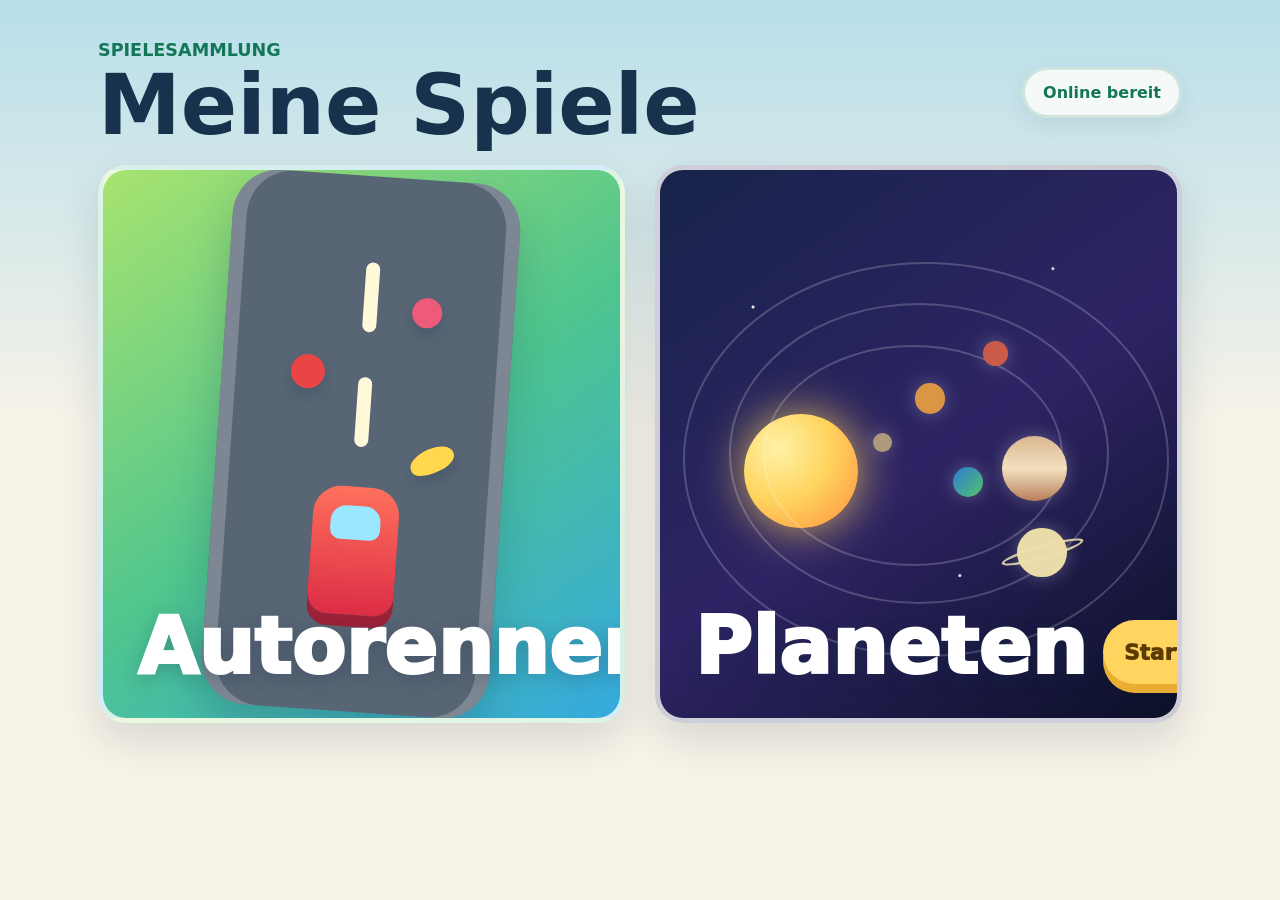
==== index.html @ 9e2c20ad "Add files via upload" ====
<!doctype html>
<html lang="de">
  <head>
    <meta charset="utf-8">
    <meta name="viewport" content="width=device-width, initial-scale=1, viewport-fit=cover">
    <meta name="theme-color" content="#33a474">
    <meta name="description" content="Eine private, werbefreie Spielesammlung fuer Kinder.">
    <meta name="apple-mobile-web-app-capable" content="yes">
    <meta name="apple-mobile-web-app-title" content="Meine Spiele">
    <meta name="apple-mobile-web-app-status-bar-style" content="default">
    <title>Meine Spiele</title>
    <link rel="manifest" href="./manifest.webmanifest">
    <link rel="apple-touch-icon" href="./assets/icons/apple-touch-icon.png">
    <link rel="icon" href="./assets/icons/icon.svg" type="image/svg+xml">
    <link rel="stylesheet" href="./css/style.css">
    <script type="module" src="./js/app.js"></script>
  </head>
  <body>
    <main class="app-shell" aria-labelledby="page-title">
      <header class="home-header">
        <div>
          <p class="eyebrow">Spielesammlung</p>
          <h1 id="page-title">Meine Spiele</h1>
        </div>
        <div class="status-pill" id="install-status" aria-live="polite">Bereit</div>
      </header>

      <section class="game-grid" aria-label="Verfuegbare Spiele">
        <a class="game-tile racing-tile" href="./games/autorennen/" aria-label="Autorennen starten">
          <span class="tile-art" aria-hidden="true">
            <span class="road">
              <span class="road-line"></span>
              <span class="car-shape"></span>
              <span class="fruit-dot apple"></span>
              <span class="fruit-dot banana"></span>
              <span class="fruit-dot berry"></span>
            </span>
          </span>
          <span class="tile-label">
            <span class="tile-title">Autorennen</span>
            <span class="tile-action">Start</span>
          </span>
        </a>
        <a class="game-tile planets-tile" href="./games/planetennamen/" aria-label="Planetennamen starten">
          <span class="tile-art planet-tile-art" aria-hidden="true">
            <span class="mini-solar-system">
              <span class="mini-sun"></span>
              <span class="mini-orbit orbit-one"></span>
              <span class="mini-orbit orbit-two"></span>
              <span class="mini-orbit orbit-three"></span>
              <span class="mini-planet mercury"></span>
              <span class="mini-planet venus"></span>
              <span class="mini-planet earth"></span>
              <span class="mini-planet mars"></span>
              <span class="mini-planet jupiter"></span>
              <span class="mini-planet saturn"></span>
            </span>
          </span>
          <span class="tile-label">
            <span class="tile-title">Planeten</span>
            <span class="tile-action">Start</span>
          </span>
        </a>
      </section>
    </main>
  </body>
</html>
---- css/style.css ----
:root {
  color-scheme: light;
  --bg: #f8f3e8;
  --ink: #17324d;
  --muted: #55708a;
  --green: #33a474;
  --green-dark: #127657;
  --sun: #ffd45f;
  --sky: #71c9ed;
  --berry: #f05a79;
  --panel: #fffefa;
  --shadow: 0 18px 40px rgba(23, 50, 77, 0.14);
  --radius: 28px;
  font-family: ui-rounded, "SF Pro Rounded", "Avenir Next", system-ui, -apple-system, BlinkMacSystemFont, "Segoe UI", sans-serif;
}

* {
  box-sizing: border-box;
}

html,
body {
  min-height: 100%;
  margin: 0;
}

body {
  min-height: 100svh;
  overflow: hidden;
  background:
    linear-gradient(180deg, rgba(113, 201, 237, 0.48), rgba(248, 243, 232, 0.96) 48%),
    var(--bg);
  color: var(--ink);
  -webkit-tap-highlight-color: transparent;
  user-select: none;
}

a {
  color: inherit;
  text-decoration: none;
}

.app-shell {
  width: min(1120px, 100%);
  min-height: 100svh;
  margin: 0 auto;
  padding:
    max(22px, env(safe-area-inset-top))
    max(18px, env(safe-area-inset-right))
    max(24px, env(safe-area-inset-bottom))
    max(18px, env(safe-area-inset-left));
  display: flex;
  flex-direction: column;
  gap: clamp(18px, 4vw, 38px);
}

.home-header {
  display: flex;
  align-items: center;
  justify-content: space-between;
  gap: 16px;
  padding-top: clamp(4px, 2vw, 18px);
}

.eyebrow {
  margin: 0 0 6px;
  color: var(--green-dark);
  font-size: clamp(0.9rem, 2vw, 1.1rem);
  font-weight: 800;
  letter-spacing: 0;
  text-transform: uppercase;
}

h1 {
  margin: 0;
  font-size: clamp(2.4rem, 8vw, 5.2rem);
  line-height: 0.95;
}

.status-pill {
  flex: 0 0 auto;
  min-height: 48px;
  padding: 13px 18px;
  border: 3px solid rgba(18, 118, 87, 0.16);
  border-radius: 999px;
  background: rgba(255, 254, 250, 0.82);
  color: var(--green-dark);
  font-weight: 900;
  box-shadow: 0 8px 22px rgba(23, 50, 77, 0.08);
}

.game-grid {
  flex: 1;
  display: grid;
  grid-template-columns: repeat(auto-fit, minmax(min(100%, 260px), 1fr));
  align-content: start;
  gap: clamp(18px, 3vw, 30px);
}

.game-tile {
  position: relative;
  min-height: min(58svh, 460px);
  border: 5px solid rgba(255, 255, 255, 0.78);
  border-radius: var(--radius);
  overflow: hidden;
  background: linear-gradient(145deg, #a8e36f, #4ec58e 52%, #35a9df);
  box-shadow: var(--shadow);
  outline: none;
  transform: translateZ(0);
  touch-action: manipulation;
}

.planets-tile {
  background:
    radial-gradient(circle at 18% 25%, rgba(255, 255, 255, 0.9) 0 1px, transparent 2px),
    radial-gradient(circle at 76% 18%, rgba(255, 255, 255, 0.8) 0 1px, transparent 2px),
    radial-gradient(circle at 58% 74%, rgba(255, 255, 255, 0.85) 0 1px, transparent 2px),
    linear-gradient(145deg, #17234a, #2e2465 52%, #0b1027);
}

.game-tile:focus-visible,
.game-tile:hover {
  border-color: var(--sun);
  box-shadow: 0 22px 52px rgba(23, 50, 77, 0.2);
}

.tile-art {
  position: absolute;
  inset: 0;
  display: grid;
  place-items: center;
  padding: 26px;
}

.planet-tile-art {
  overflow: hidden;
}

.mini-solar-system {
  position: relative;
  width: min(88%, 380px);
  aspect-ratio: 1;
}

.mini-sun {
  position: absolute;
  left: 4%;
  top: 42%;
  width: 30%;
  aspect-ratio: 1;
  border-radius: 50%;
  background: radial-gradient(circle at 30% 30%, #fff2a6, #ffd45f 46%, #ff8f3d);
  box-shadow: 0 0 46px rgba(255, 212, 95, 0.82);
}

.mini-orbit {
  position: absolute;
  border: 2px solid rgba(255, 255, 255, 0.2);
  border-radius: 50%;
}

.orbit-one {
  inset: 24% 12% 18% 9%;
}

.orbit-two {
  inset: 13% 0 8% 0;
}

.orbit-three {
  inset: 2% -16% -6% -12%;
}

.mini-planet {
  position: absolute;
  display: block;
  border-radius: 50%;
  box-shadow: 0 0 18px rgba(255, 255, 255, 0.26);
}

.mini-planet.mercury {
  left: 38%;
  top: 47%;
  width: 5%;
  aspect-ratio: 1;
  background: #ad9a7b;
}

.mini-planet.venus {
  left: 49%;
  top: 34%;
  width: 8%;
  aspect-ratio: 1;
  background: #d99645;
}

.mini-planet.earth {
  left: 59%;
  top: 56%;
  width: 8%;
  aspect-ratio: 1;
  background: linear-gradient(135deg, #2b79d3, #55c46d);
}

.mini-planet.mars {
  left: 67%;
  top: 23%;
  width: 6.5%;
  aspect-ratio: 1;
  background: #c95b48;
}

.mini-planet.jupiter {
  left: 72%;
  top: 48%;
  width: 17%;
  aspect-ratio: 1;
  background: linear-gradient(180deg, #d8b68e, #f3e0bf, #b87f5b);
}

.mini-planet.saturn {
  left: 76%;
  top: 72%;
  width: 13%;
  aspect-ratio: 1;
  background: #eadca8;
}

.mini-planet.saturn::before {
  content: "";
  position: absolute;
  inset: 36% -36%;
  border: 3px solid rgba(237, 224, 173, 0.86);
  border-radius: 50%;
  transform: rotate(-16deg);
}

.road {
  position: relative;
  width: min(62%, 340px);
  height: 108%;
  border-radius: 46px;
  background: #586574;
  box-shadow:
    inset 14px 0 0 rgba(255, 255, 255, 0.22),
    inset -14px 0 0 rgba(255, 255, 255, 0.22),
    0 22px 40px rgba(23, 50, 77, 0.22);
  transform: rotate(4deg);
}

.road-line,
.road-line::before,
.road-line::after {
  position: absolute;
  left: 50%;
  width: 14px;
  height: 70px;
  border-radius: 999px;
  background: #fff9d9;
  transform: translateX(-50%);
}

.road-line {
  top: 16%;
}

.road-line::before,
.road-line::after {
  content: "";
}

.road-line::before {
  top: 115px;
}

.road-line::after {
  top: 230px;
}

.car-shape {
  position: absolute;
  left: 50%;
  bottom: 18%;
  width: 86px;
  height: 128px;
  border-radius: 28px 28px 20px 20px;
  background: linear-gradient(180deg, #ff705d, #dc2d45);
  transform: translateX(-50%);
  box-shadow: 0 12px 0 #9b2238;
}

.car-shape::before {
  content: "";
  position: absolute;
  top: 19px;
  left: 18px;
  right: 18px;
  height: 34px;
  border-radius: 16px 16px 10px 10px;
  background: #9be7ff;
}

.fruit-dot {
  position: absolute;
  display: block;
  border-radius: 50%;
  box-shadow: 0 8px 12px rgba(23, 50, 77, 0.18);
}

.fruit-dot.apple {
  left: 24%;
  top: 34%;
  width: 34px;
  height: 34px;
  background: #eb4444;
}

.fruit-dot.banana {
  right: 17%;
  top: 50%;
  width: 46px;
  height: 24px;
  border-radius: 50% 50% 44% 44%;
  background: #ffd84d;
  transform: rotate(-28deg);
}

.fruit-dot.berry {
  right: 25%;
  top: 22%;
  width: 30px;
  height: 30px;
  background: var(--berry);
}

.tile-label {
  position: absolute;
  left: clamp(18px, 4vw, 34px);
  right: clamp(18px, 4vw, 34px);
  bottom: clamp(18px, 4vw, 34px);
  display: flex;
  align-items: end;
  justify-content: space-between;
  gap: 16px;
}

.tile-title {
  color: white;
  font-size: clamp(2.2rem, 7vw, 4.9rem);
  font-weight: 1000;
  line-height: 0.95;
  text-shadow: 0 5px 18px rgba(23, 50, 77, 0.26);
}

.tile-action {
  min-width: 104px;
  min-height: 64px;
  display: inline-grid;
  place-items: center;
  border-radius: 999px;
  background: var(--sun);
  color: #5b3b00;
  font-size: 1.35rem;
  font-weight: 1000;
  box-shadow: 0 9px 0 #e8ad32;
}

@media (orientation: landscape) {
  .app-shell {
    gap: 20px;
  }

  .game-tile {
    min-height: 62svh;
  }
}

@media (max-width: 560px) {
  .home-header {
    align-items: flex-start;
    flex-direction: column;
  }

  .status-pill {
    min-height: 42px;
    padding: 10px 14px;
  }

  .game-tile {
    min-height: 58svh;
  }

  .tile-label {
    align-items: flex-start;
    flex-direction: column;
  }
}
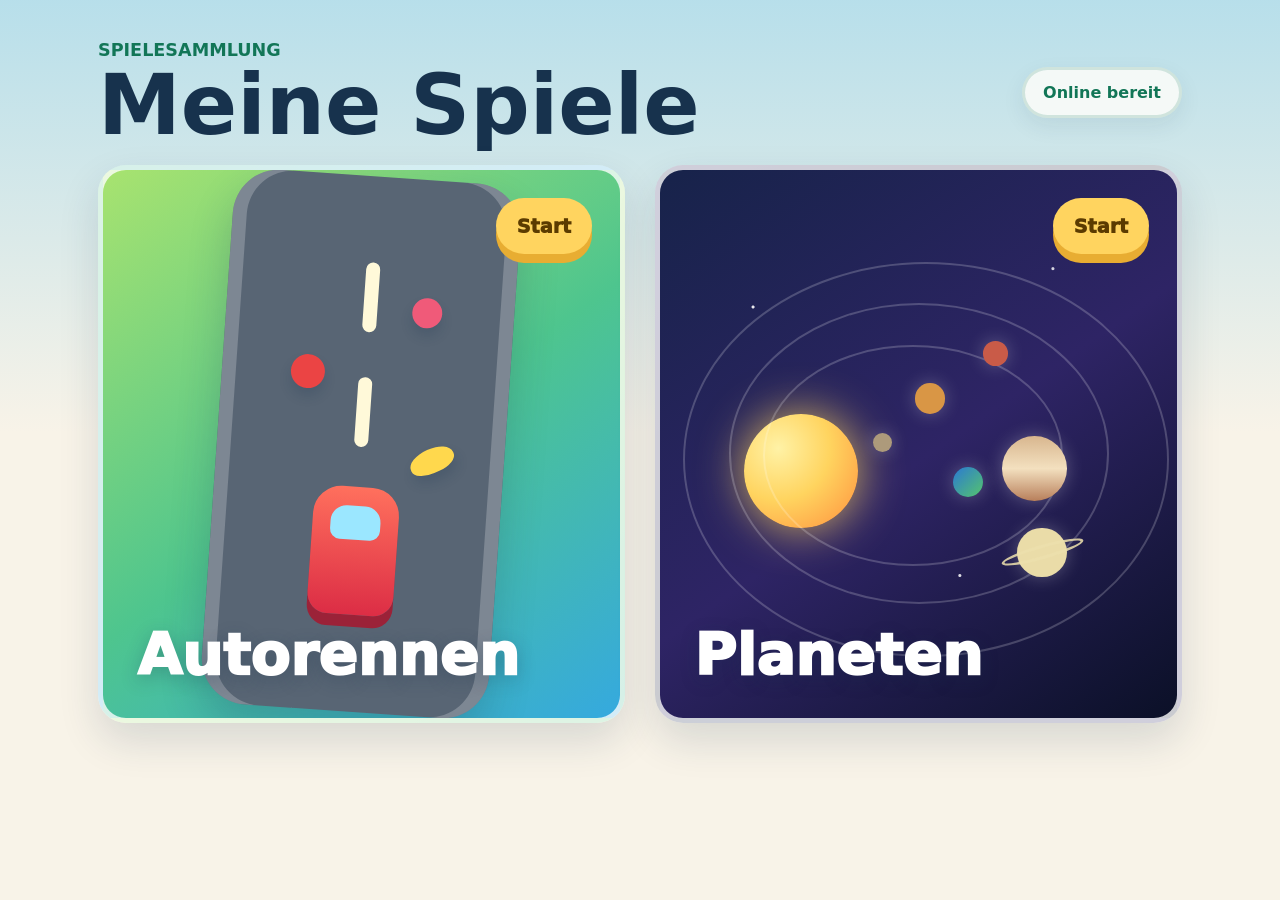
==== commit 66d60938: "Add files via upload" ====
--- a/index.html
+++ b/index.html
@@ -4,7 +4,7 @@
     <meta charset="utf-8">
     <meta name="viewport" content="width=device-width, initial-scale=1, viewport-fit=cover">
     <meta name="theme-color" content="#33a474">
-    <meta name="description" content="Eine private, werbefreie Spielesammlung fuer Kinder.">
+    <meta name="description" content="Eine private, werbefreie Spielesammlung für Kinder.">
     <meta name="apple-mobile-web-app-capable" content="yes">
     <meta name="apple-mobile-web-app-title" content="Meine Spiele">
     <meta name="apple-mobile-web-app-status-bar-style" content="default">
@@ -25,7 +25,7 @@
         <div class="status-pill" id="install-status" aria-live="polite">Bereit</div>
       </header>
 
-      <section class="game-grid" aria-label="Verfuegbare Spiele">
+      <section class="game-grid" aria-label="Verfügbare Spiele">
         <a class="game-tile racing-tile" href="./games/autorennen/" aria-label="Autorennen starten">
           <span class="tile-art" aria-hidden="true">
             <span class="road">
@@ -36,9 +36,9 @@
               <span class="fruit-dot berry"></span>
             </span>
           </span>
+          <span class="tile-badge" aria-hidden="true">Start</span>
           <span class="tile-label">
             <span class="tile-title">Autorennen</span>
-            <span class="tile-action">Start</span>
           </span>
         </a>
         <a class="game-tile planets-tile" href="./games/planetennamen/" aria-label="Planetennamen starten">
@@ -56,9 +56,9 @@
               <span class="mini-planet saturn"></span>
             </span>
           </span>
+          <span class="tile-badge" aria-hidden="true">Start</span>
           <span class="tile-label">
             <span class="tile-title">Planeten</span>
-            <span class="tile-action">Start</span>
           </span>
         </a>
       </section>
--- a/css/style.css
+++ b/css/style.css
@@ -338,29 +338,32 @@
   left: clamp(18px, 4vw, 34px);
   right: clamp(18px, 4vw, 34px);
   bottom: clamp(18px, 4vw, 34px);
-  display: flex;
-  align-items: end;
-  justify-content: space-between;
-  gap: 16px;
 }
 
 .tile-title {
+  display: block;
   color: white;
-  font-size: clamp(2.2rem, 7vw, 4.9rem);
+  font-size: clamp(1.8rem, 7vw, 3.6rem);
   font-weight: 1000;
   line-height: 0.95;
   text-shadow: 0 5px 18px rgba(23, 50, 77, 0.26);
-}
-
-.tile-action {
-  min-width: 104px;
-  min-height: 64px;
+  overflow-wrap: break-word;
+}
+
+.tile-badge {
+  position: absolute;
+  top: clamp(16px, 3vw, 28px);
+  right: clamp(16px, 3vw, 28px);
+  z-index: 2;
+  min-width: 96px;
+  min-height: 56px;
+  padding: 0 14px;
   display: inline-grid;
   place-items: center;
   border-radius: 999px;
   background: var(--sun);
   color: #5b3b00;
-  font-size: 1.35rem;
+  font-size: 1.2rem;
   font-weight: 1000;
   box-shadow: 0 9px 0 #e8ad32;
 }
@@ -389,9 +392,4 @@
   .game-tile {
     min-height: 58svh;
   }
-
-  .tile-label {
-    align-items: flex-start;
-    flex-direction: column;
-  }
-}
+}
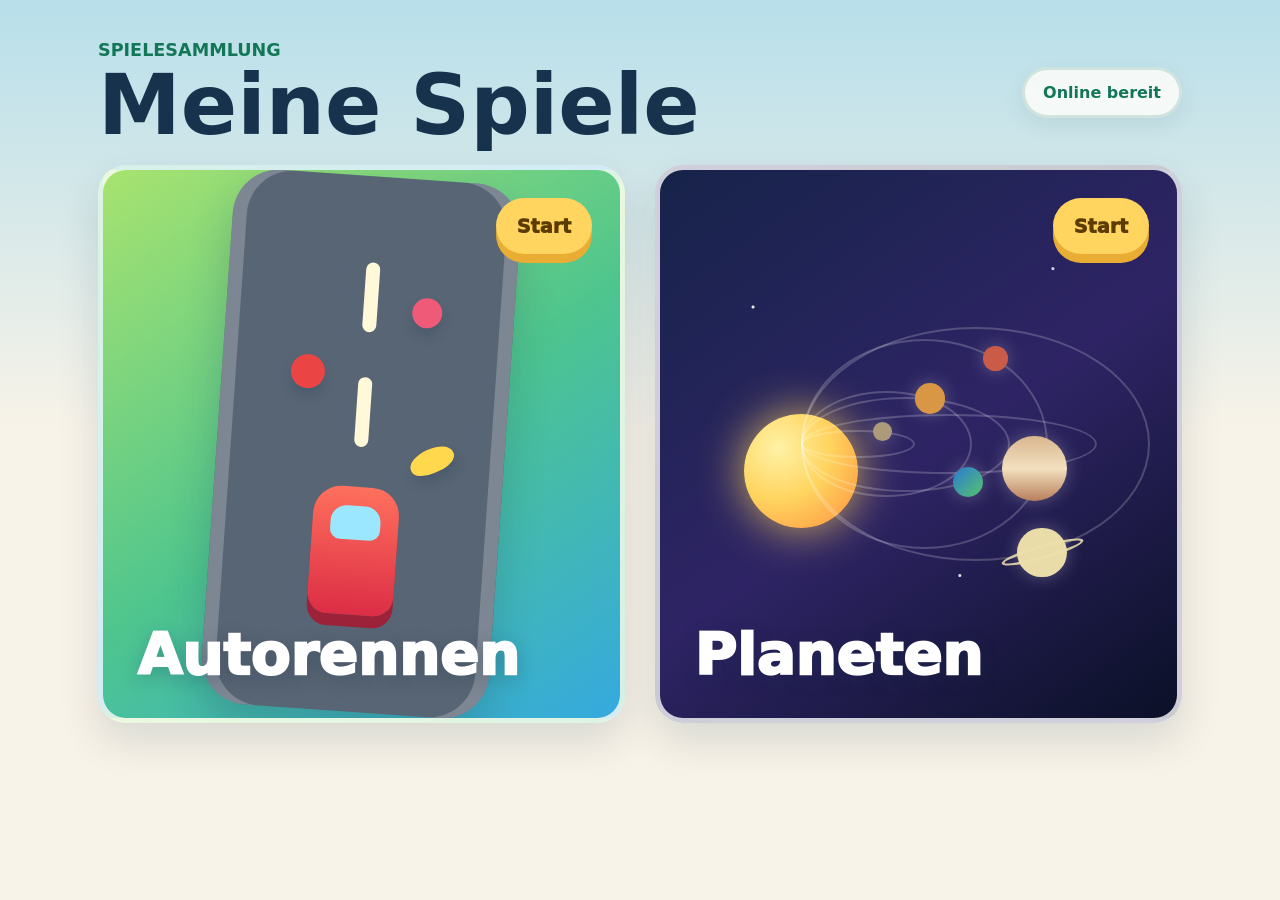
==== commit d2766f3e: "Add files via upload" ====
--- a/index.html
+++ b/index.html
@@ -45,9 +45,12 @@
           <span class="tile-art planet-tile-art" aria-hidden="true">
             <span class="mini-solar-system">
               <span class="mini-sun"></span>
-              <span class="mini-orbit orbit-one"></span>
-              <span class="mini-orbit orbit-two"></span>
-              <span class="mini-orbit orbit-three"></span>
+              <span class="mini-orbit orbit-mercury"></span>
+              <span class="mini-orbit orbit-venus"></span>
+              <span class="mini-orbit orbit-earth"></span>
+              <span class="mini-orbit orbit-mars"></span>
+              <span class="mini-orbit orbit-jupiter"></span>
+              <span class="mini-orbit orbit-saturn"></span>
               <span class="mini-planet mercury"></span>
               <span class="mini-planet venus"></span>
               <span class="mini-planet earth"></span>
--- a/css/style.css
+++ b/css/style.css
@@ -159,16 +159,28 @@
   border-radius: 50%;
 }
 
-.orbit-one {
-  inset: 24% 12% 18% 9%;
-}
-
-.orbit-two {
-  inset: 13% 0 8% 0;
-}
-
-.orbit-three {
-  inset: 2% -16% -6% -12%;
+.orbit-mercury {
+  inset: 46.25% 51% 46.25% 19%;
+}
+
+.orbit-venus {
+  inset: 36.04% 36% 36.04% 19%;
+}
+
+.orbit-earth {
+  inset: 37.5% 26% 37.5% 19%;
+}
+
+.orbit-mars {
+  inset: 22.38% 16% 22.38% 19%;
+}
+
+.orbit-jupiter {
+  inset: 42.04% 3% 42.04% 19%;
+}
+
+.orbit-saturn {
+  inset: 19.18% -11% 19.18% 19%;
 }
 
 .mini-planet {
@@ -180,7 +192,7 @@
 
 .mini-planet.mercury {
   left: 38%;
-  top: 47%;
+  top: 44.1%;
   width: 5%;
   aspect-ratio: 1;
   background: #ad9a7b;
@@ -204,7 +216,7 @@
 
 .mini-planet.mars {
   left: 67%;
-  top: 23%;
+  top: 24.2%;
   width: 6.5%;
   aspect-ratio: 1;
   background: #c95b48;
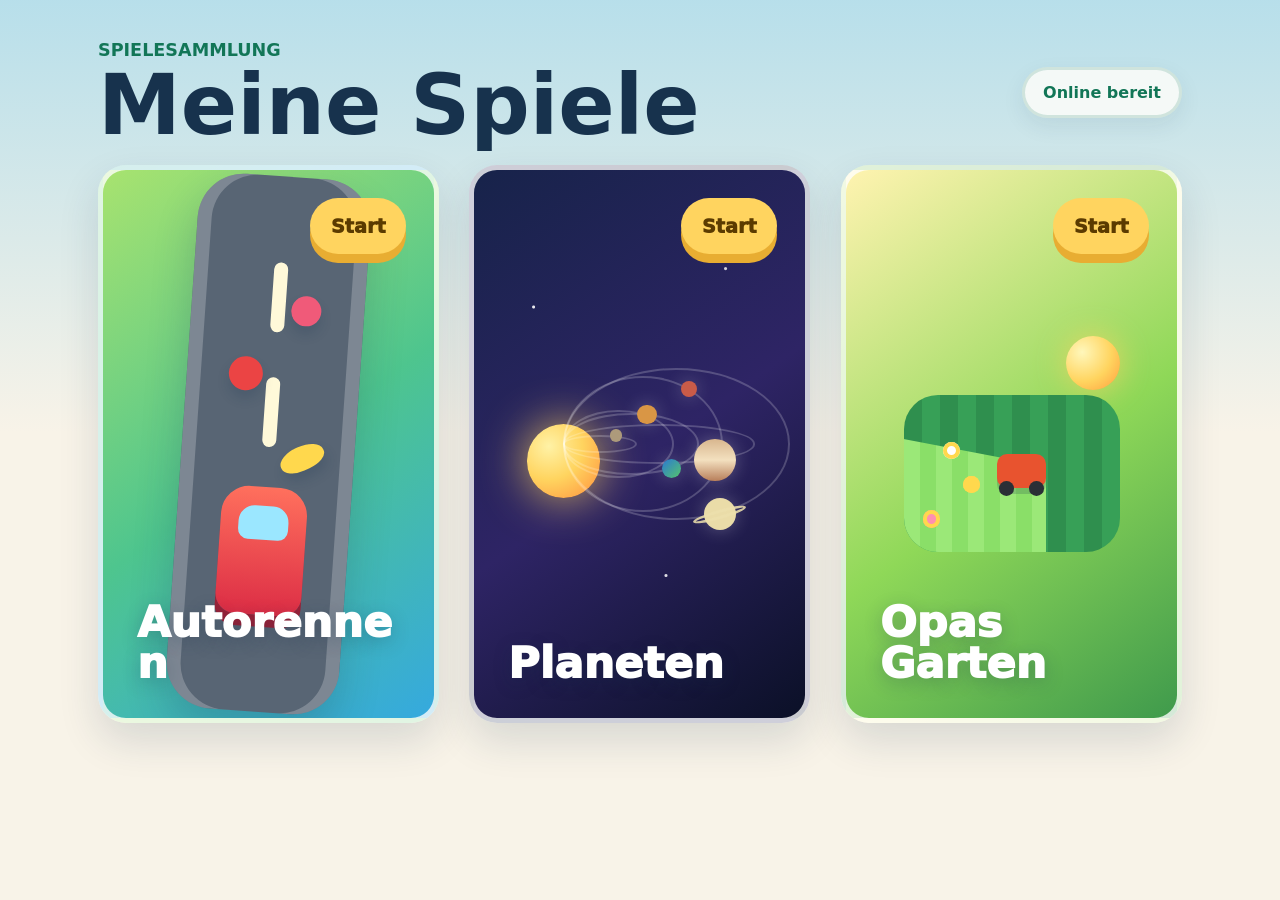
==== commit f9a03fac: "Add files via upload" ====
--- a/index.html
+++ b/index.html
@@ -64,6 +64,26 @@
             <span class="tile-title">Planeten</span>
           </span>
         </a>
+        <a class="game-tile garden-tile" href="./games/opa-maeht-den-rasen/" aria-label="Opa mäht den Rasen starten">
+          <span class="tile-art garden-tile-art" aria-hidden="true">
+            <span class="mini-garden">
+              <span class="mini-garden-sun"></span>
+              <span class="mini-lawn-high"></span>
+              <span class="mini-lawn-mowed"></span>
+              <span class="mini-flower f1"></span>
+              <span class="mini-flower f2"></span>
+              <span class="mini-flower f3"></span>
+              <span class="mini-mower">
+                <span class="mini-mower-wheel w1"></span>
+                <span class="mini-mower-wheel w2"></span>
+              </span>
+            </span>
+          </span>
+          <span class="tile-badge" aria-hidden="true">Start</span>
+          <span class="tile-label">
+            <span class="tile-title">Opas Garten</span>
+          </span>
+        </a>
       </section>
     </main>
   </body>
--- a/css/style.css
+++ b/css/style.css
@@ -108,6 +108,7 @@
   outline: none;
   transform: translateZ(0);
   touch-action: manipulation;
+  container-type: inline-size;
 }
 
 .planets-tile {
@@ -245,6 +246,99 @@
   border: 3px solid rgba(237, 224, 173, 0.86);
   border-radius: 50%;
   transform: rotate(-16deg);
+}
+
+.garden-tile {
+  background: linear-gradient(145deg, #fff3b0, #8fd858 55%, #3f9a4c);
+}
+
+.mini-garden {
+  position: relative;
+  width: min(88%, 380px);
+  aspect-ratio: 1;
+}
+
+.mini-garden-sun {
+  position: absolute;
+  right: 6%;
+  top: 6%;
+  width: 22%;
+  aspect-ratio: 1;
+  border-radius: 50%;
+  background: radial-gradient(circle at 30% 30%, #fff7bb, #ffd45f 55%, #ff9d3d);
+  box-shadow: 0 0 30px rgba(255, 212, 95, 0.7);
+}
+
+.mini-lawn-high {
+  position: absolute;
+  inset: 30% 6% 6% 6%;
+  border-radius: 34px;
+  background: repeating-linear-gradient(90deg, #2f8f4e 0 18px, #37a057 18px 36px);
+}
+
+.mini-lawn-mowed {
+  position: absolute;
+  left: 6%;
+  bottom: 6%;
+  width: 58%;
+  height: 46%;
+  background: repeating-linear-gradient(90deg, #9be878 0 16px, #8adf68 16px 32px);
+  clip-path: polygon(0 0, 100% 24%, 100% 100%, 0 100%);
+  border-radius: 0 0 0 34px;
+}
+
+.mini-flower {
+  position: absolute;
+  width: 7%;
+  aspect-ratio: 1;
+  border-radius: 50%;
+  box-shadow: 0 0 0 4px #ffd84d inset;
+}
+
+.mini-flower.f1 {
+  left: 14%;
+  bottom: 16%;
+  background: #ff8fb1;
+}
+
+.mini-flower.f2 {
+  left: 30%;
+  bottom: 30%;
+  background: #ffd84d;
+}
+
+.mini-flower.f3 {
+  left: 22%;
+  bottom: 44%;
+  background: #ffffff;
+}
+
+.mini-mower {
+  position: absolute;
+  left: 44%;
+  bottom: 32%;
+  width: 20%;
+  height: 14%;
+  border-radius: 10px;
+  background: #e8532f;
+  box-shadow: 0 6px 0 rgba(23, 50, 77, 0.2);
+}
+
+.mini-mower-wheel {
+  position: absolute;
+  bottom: -22%;
+  width: 30%;
+  aspect-ratio: 1;
+  border-radius: 50%;
+  background: #2b2f36;
+}
+
+.mini-mower-wheel.w1 {
+  left: 4%;
+}
+
+.mini-mower-wheel.w2 {
+  right: 4%;
 }
 
 .road {
@@ -355,11 +449,17 @@
 .tile-title {
   display: block;
   color: white;
-  font-size: clamp(1.8rem, 7vw, 3.6rem);
+  font-size: clamp(1.6rem, 7vw, 3.6rem);
   font-weight: 1000;
   line-height: 0.95;
   text-shadow: 0 5px 18px rgba(23, 50, 77, 0.26);
   overflow-wrap: break-word;
+}
+
+@supports (width: 1cqw) {
+  .tile-title {
+    font-size: clamp(1.6rem, 13cqw, 3.6rem);
+  }
 }
 
 .tile-badge {
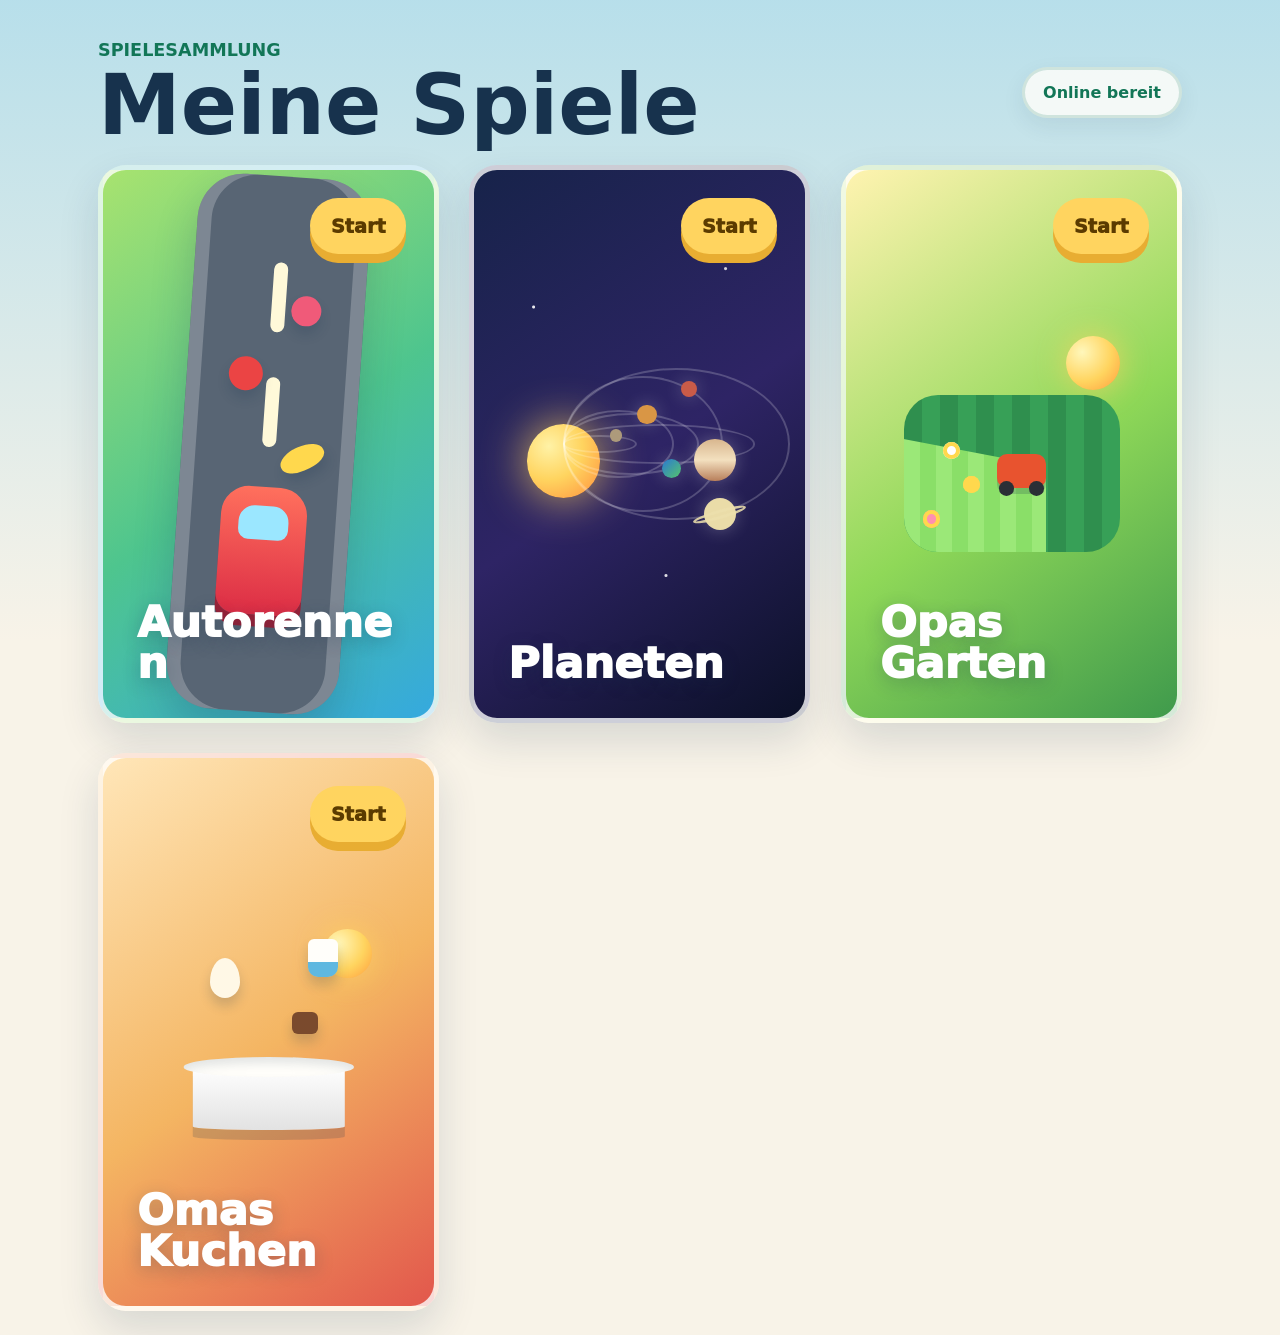
==== commit 04d25ae2: "Add files via upload" ====
--- a/index.html
+++ b/index.html
@@ -84,6 +84,21 @@
             <span class="tile-title">Opas Garten</span>
           </span>
         </a>
+        <a class="game-tile kitchen-tile" href="./games/oma-backt-den-kuchen/" aria-label="Oma backt den Kuchen starten">
+          <span class="tile-art" aria-hidden="true">
+            <span class="mini-kitchen">
+              <span class="mini-kitchen-sun"></span>
+              <span class="ingredient-drop egg"></span>
+              <span class="ingredient-drop milk"></span>
+              <span class="ingredient-drop choco"></span>
+              <span class="mini-bowl"></span>
+            </span>
+          </span>
+          <span class="tile-badge" aria-hidden="true">Start</span>
+          <span class="tile-label">
+            <span class="tile-title">Omas Kuchen</span>
+          </span>
+        </a>
       </section>
     </main>
   </body>
--- a/css/style.css
+++ b/css/style.css
@@ -26,7 +26,9 @@
 
 body {
   min-height: 100svh;
-  overflow: hidden;
+  overflow-y: auto;
+  overflow-x: hidden;
+  -webkit-overflow-scrolling: touch;
   background:
     linear-gradient(180deg, rgba(113, 201, 237, 0.48), rgba(248, 243, 232, 0.96) 48%),
     var(--bg);
@@ -339,6 +341,83 @@
 
 .mini-mower-wheel.w2 {
   right: 4%;
+}
+
+.kitchen-tile {
+  background: linear-gradient(145deg, #ffe6b8, #f4b562 52%, #e2574c);
+}
+
+.mini-kitchen {
+  position: relative;
+  width: min(88%, 380px);
+  aspect-ratio: 1;
+}
+
+.mini-kitchen-sun {
+  position: absolute;
+  right: 8%;
+  top: 8%;
+  width: 20%;
+  aspect-ratio: 1;
+  border-radius: 50%;
+  background: radial-gradient(circle at 30% 30%, #fff7bb, #ffd45f 55%, #ff9d3d);
+  box-shadow: 0 0 28px rgba(255, 212, 95, 0.7);
+}
+
+.mini-bowl {
+  position: absolute;
+  left: 50%;
+  bottom: 10%;
+  width: 62%;
+  height: 26%;
+  transform: translateX(-50%);
+  background: linear-gradient(180deg, #ffffff, #e2e2e2);
+  border-radius: 0 0 999px 999px / 0 0 70% 70%;
+  box-shadow: 0 10px 0 rgba(23, 50, 77, 0.18);
+}
+
+.mini-bowl::before {
+  content: "";
+  position: absolute;
+  left: -6%;
+  right: -6%;
+  top: -14%;
+  height: 30%;
+  border-radius: 50%;
+  background: #fffefa;
+  box-shadow: inset 0 6px 10px rgba(23, 50, 77, 0.12);
+}
+
+.ingredient-drop {
+  position: absolute;
+  box-shadow: 0 8px 12px rgba(23, 50, 77, 0.18);
+}
+
+.ingredient-drop.egg {
+  left: 26%;
+  top: 20%;
+  width: 30px;
+  height: 40px;
+  border-radius: 50% 50% 50% 50% / 60% 60% 40% 40%;
+  background: #fff8e6;
+}
+
+.ingredient-drop.milk {
+  right: 22%;
+  top: 12%;
+  width: 30px;
+  height: 38px;
+  border-radius: 6px 6px 10px 10px;
+  background: linear-gradient(180deg, #fffefa 0 60%, #5fb8e0 60% 100%);
+}
+
+.ingredient-drop.choco {
+  right: 30%;
+  top: 42%;
+  width: 26px;
+  height: 22px;
+  border-radius: 6px;
+  background: #7a4a2d;
 }
 
 .road {
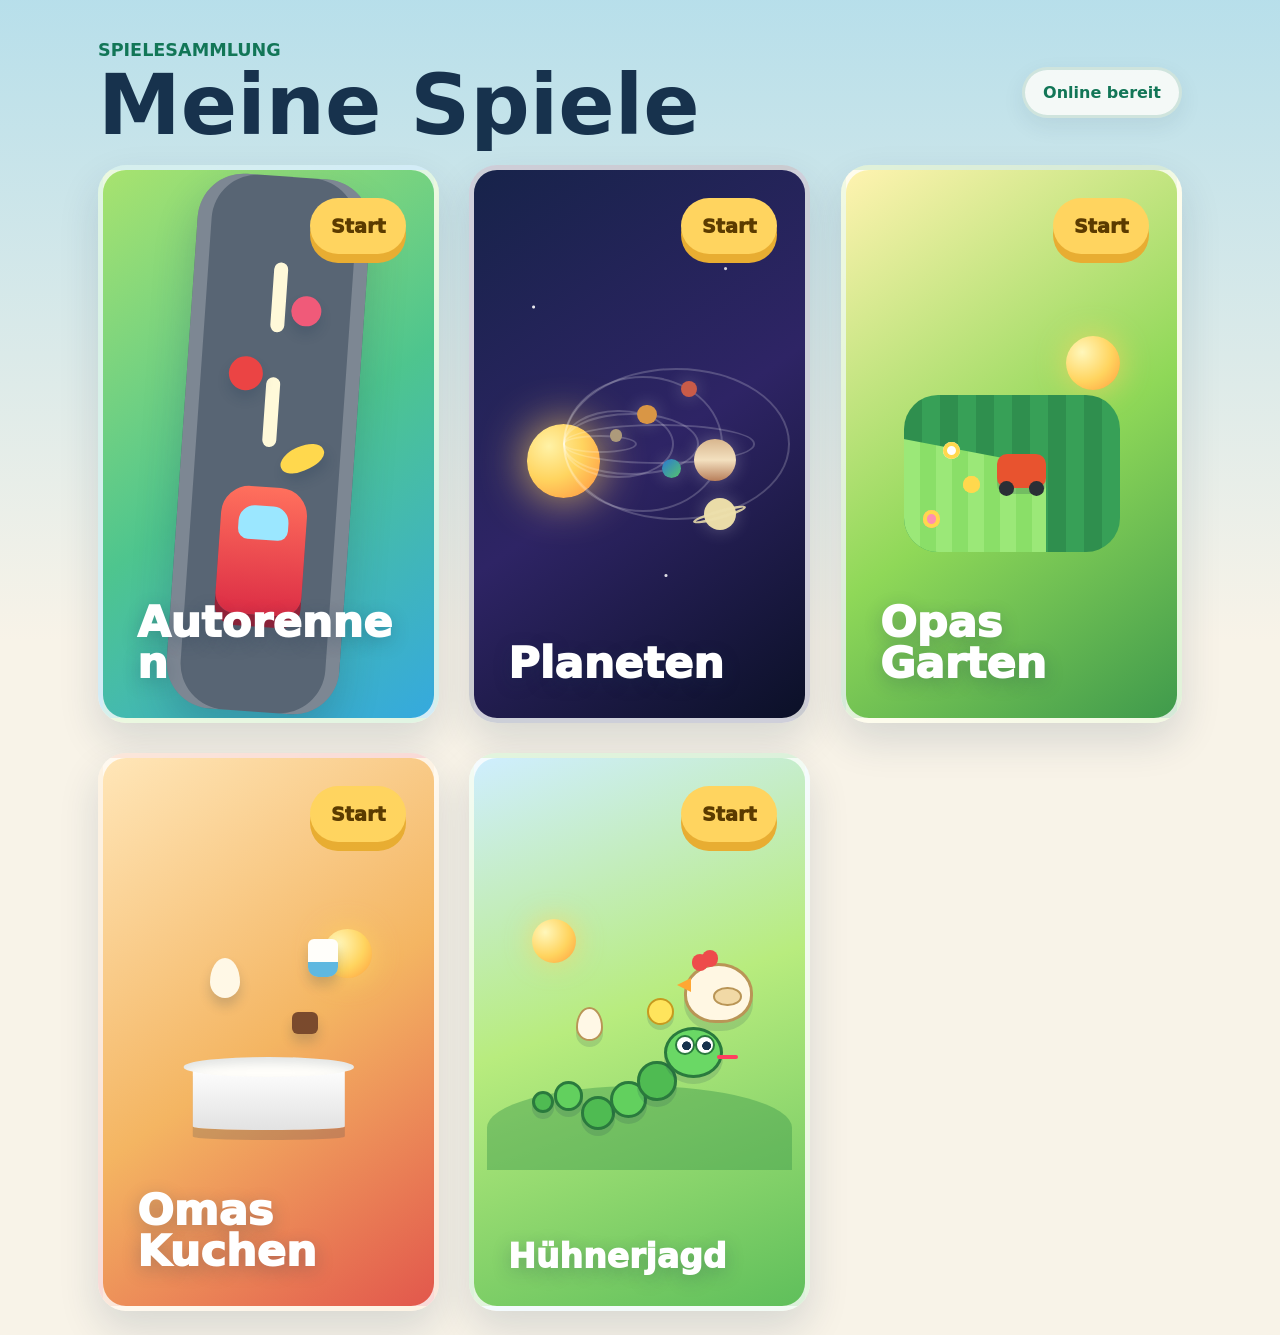
==== commit e94870ba: "Add files via upload" ====
--- a/index.html
+++ b/index.html
@@ -99,6 +99,33 @@
             <span class="tile-title">Omas Kuchen</span>
           </span>
         </a>
+        <a class="game-tile hunt-tile" href="./games/huehnerjagd/" aria-label="Hühnerjagd starten">
+          <span class="tile-art" aria-hidden="true">
+            <span class="mini-hunt">
+              <span class="mini-hunt-sun"></span>
+              <span class="mini-hunt-hill"></span>
+              <span class="mini-snake">
+                <span class="mini-snake-seg s1"></span>
+                <span class="mini-snake-seg s2"></span>
+                <span class="mini-snake-seg s3"></span>
+                <span class="mini-snake-seg s4"></span>
+                <span class="mini-snake-seg s5"></span>
+                <span class="mini-snake-head">
+                  <span class="mini-snake-tongue"></span>
+                </span>
+              </span>
+              <span class="mini-hen">
+                <span class="mini-hen-wing"></span>
+              </span>
+              <span class="mini-chick"></span>
+              <span class="mini-egg"></span>
+            </span>
+          </span>
+          <span class="tile-badge" aria-hidden="true">Start</span>
+          <span class="tile-label">
+            <span class="tile-title">Hühnerjagd</span>
+          </span>
+        </a>
       </section>
     </main>
   </body>
--- a/css/style.css
+++ b/css/style.css
@@ -584,3 +584,166 @@
     min-height: 58svh;
   }
 }
+
+/* Hühnerjagd-Kachel */
+.hunt-tile {
+  background: linear-gradient(160deg, #cfeeff 0%, #b8ec7e 46%, #5fbf5b 100%);
+}
+
+.mini-hunt {
+  position: relative;
+  width: min(88%, 380px);
+  aspect-ratio: 1;
+}
+
+.mini-hunt-sun {
+  position: absolute;
+  left: 6%;
+  top: 4%;
+  width: 18%;
+  aspect-ratio: 1;
+  border-radius: 50%;
+  background: radial-gradient(circle at 30% 30%, #fff7bb, #ffd45f 55%, #ff9d3d);
+  box-shadow: 0 0 28px rgba(255, 212, 95, 0.7);
+}
+
+.mini-hunt-hill {
+  position: absolute;
+  left: -12%;
+  right: -12%;
+  bottom: -6%;
+  height: 34%;
+  border-radius: 50% 50% 0 0;
+  background: rgba(63, 154, 76, 0.45);
+}
+
+.mini-snake-seg,
+.mini-snake-head,
+.mini-hen,
+.mini-chick,
+.mini-egg {
+  position: absolute;
+}
+
+.mini-snake-seg {
+  width: 15%;
+  aspect-ratio: 1;
+  border-radius: 50%;
+  background: #4fbb52;
+  border: 3px solid #2a7a3d;
+  box-shadow: 0 6px 0 rgba(23, 50, 77, 0.14);
+}
+
+.mini-snake-seg.s1 { left: 6%; top: 74%; width: 9%; }
+.mini-snake-seg.s2 { left: 15%; top: 70%; width: 12%; background: #62d05e; }
+.mini-snake-seg.s3 { left: 26%; top: 76%; width: 14%; }
+.mini-snake-seg.s4 { left: 38%; top: 70%; width: 15%; background: #62d05e; }
+.mini-snake-seg.s5 { left: 49%; top: 62%; width: 16%; }
+
+.mini-snake-head {
+  left: 60%;
+  top: 48%;
+  width: 24%;
+  aspect-ratio: 1.15;
+  border-radius: 50%;
+  background: #6ad865;
+  border: 3px solid #2a7a3d;
+  box-shadow: 0 6px 0 rgba(23, 50, 77, 0.14);
+}
+
+.mini-snake-head::before,
+.mini-snake-head::after {
+  content: "";
+  position: absolute;
+  top: 12%;
+  width: 30%;
+  aspect-ratio: 1;
+  border-radius: 50%;
+  background: radial-gradient(circle at 60% 55%, #17324d 0 32%, #fff 36%);
+  border: 2px solid #2a7a3d;
+}
+
+.mini-snake-head::before { left: 14%; }
+.mini-snake-head::after { left: 52%; }
+
+.mini-snake-tongue {
+  position: absolute;
+  right: -34%;
+  top: 56%;
+  width: 40%;
+  height: 4px;
+  border-radius: 4px;
+  background: #ff3f5f;
+}
+
+.mini-hen {
+  right: 4%;
+  top: 22%;
+  width: 28%;
+  aspect-ratio: 1.15;
+  border-radius: 50% 50% 46% 46%;
+  background: #fff7e3;
+  border: 3px solid #b99556;
+  box-shadow: 0 8px 0 rgba(23, 50, 77, 0.14);
+}
+
+.mini-hen::before {
+  content: "";
+  position: absolute;
+  left: 8%;
+  top: -22%;
+  width: 26%;
+  aspect-ratio: 1;
+  border-radius: 50%;
+  background: #ee4b4b;
+  box-shadow: 10px -4px 0 #ee4b4b;
+}
+
+.mini-hen::after {
+  content: "";
+  position: absolute;
+  left: -16%;
+  top: 22%;
+  border-style: solid;
+  border-width: 7px 14px 7px 0;
+  border-color: transparent #ffa733 transparent transparent;
+}
+
+.mini-hen-wing {
+  position: absolute;
+  right: 12%;
+  top: 38%;
+  width: 46%;
+  height: 36%;
+  border-radius: 50%;
+  background: #f1d9a6;
+  border: 2px solid #b99556;
+}
+
+.mini-chick {
+  right: 36%;
+  top: 36%;
+  width: 11%;
+  aspect-ratio: 1;
+  border-radius: 50%;
+  background: #ffe45c;
+  border: 2px solid #c79a1f;
+  box-shadow: 0 5px 0 rgba(23, 50, 77, 0.14);
+}
+
+.mini-egg {
+  left: 24%;
+  top: 40%;
+  width: 11%;
+  aspect-ratio: 0.8;
+  border-radius: 50% 50% 50% 50% / 60% 60% 40% 40%;
+  background: #fff8e6;
+  border: 2px solid #b99556;
+  box-shadow: 0 6px 0 rgba(23, 50, 77, 0.14);
+}
+
+@supports (width: 1cqw) {
+  .hunt-tile .tile-title {
+    font-size: clamp(1.4rem, 10cqw, 3.4rem);
+  }
+}
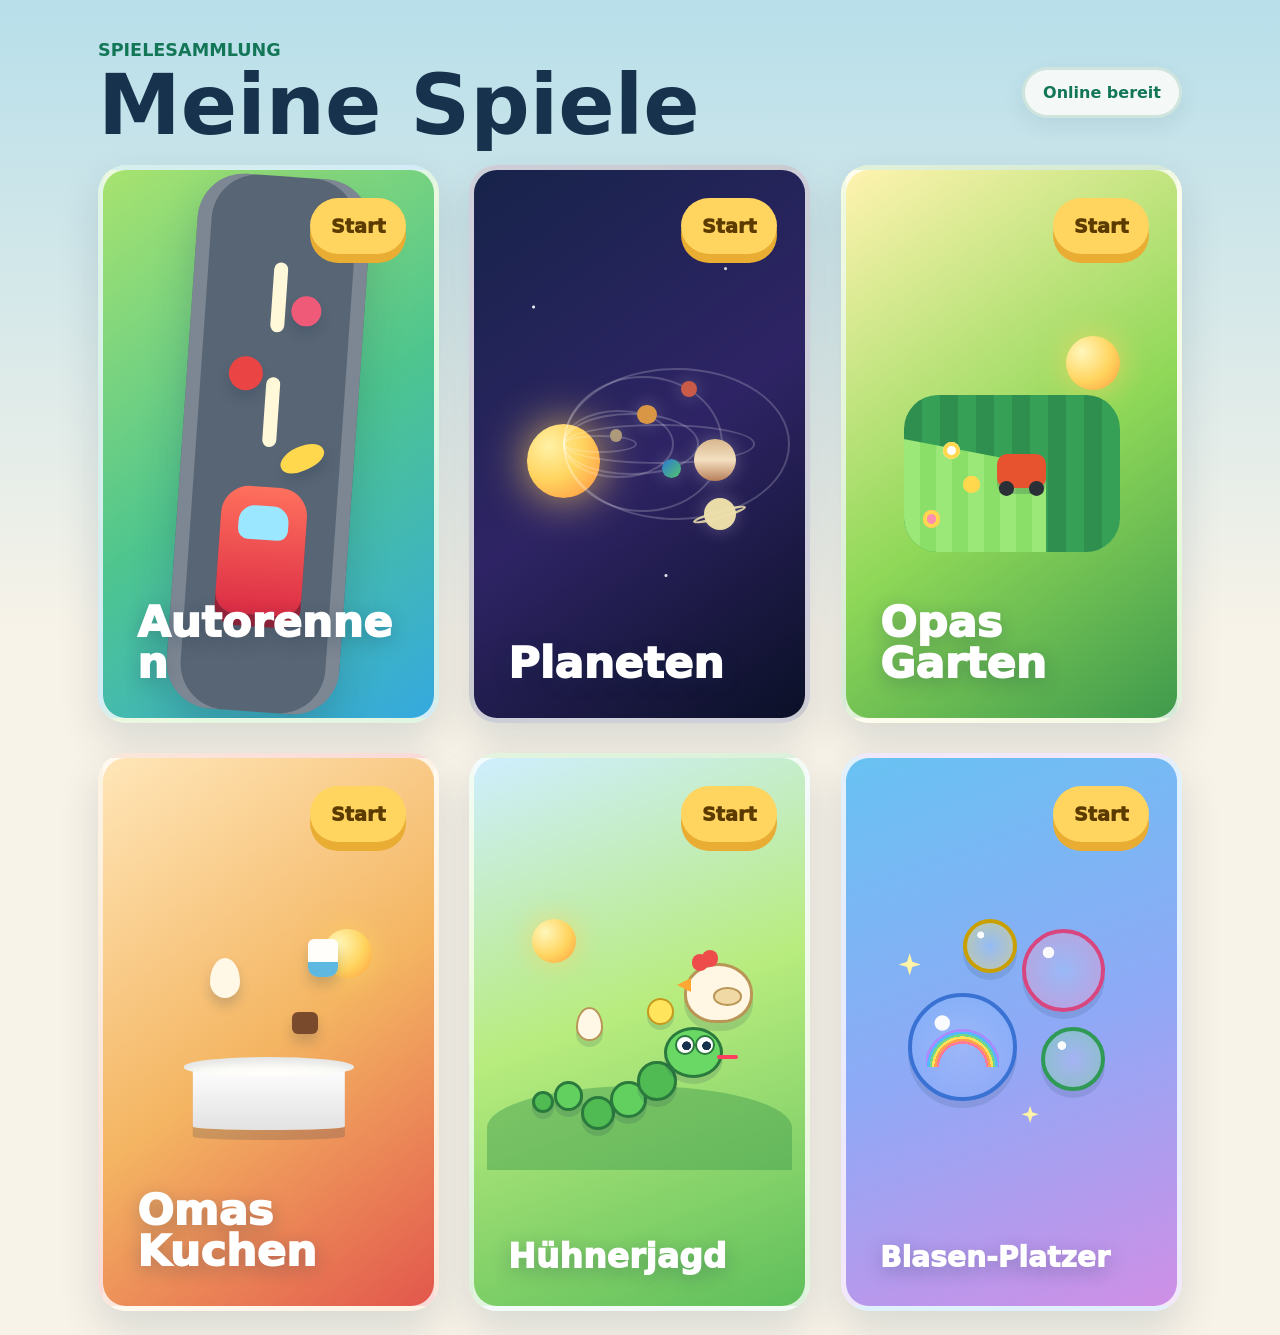
==== commit 2f524ee1: "Add files via upload" ====
--- a/index.html
+++ b/index.html
@@ -126,6 +126,22 @@
             <span class="tile-title">Hühnerjagd</span>
           </span>
         </a>
+        <a class="game-tile bubble-tile" href="./games/blasen-platzer/" aria-label="Blasen-Platzer starten">
+          <span class="tile-art" aria-hidden="true">
+            <span class="mini-bubbles">
+              <span class="mini-bubble b1"></span>
+              <span class="mini-bubble b2"></span>
+              <span class="mini-bubble b3"></span>
+              <span class="mini-bubble b4"></span>
+              <span class="mini-bubble-star s1"></span>
+              <span class="mini-bubble-star s2"></span>
+            </span>
+          </span>
+          <span class="tile-badge" aria-hidden="true">Start</span>
+          <span class="tile-label">
+            <span class="tile-title">Blasen-Platzer</span>
+          </span>
+        </a>
       </section>
     </main>
   </body>
--- a/css/style.css
+++ b/css/style.css
@@ -747,3 +747,90 @@
     font-size: clamp(1.4rem, 10cqw, 3.4rem);
   }
 }
+
+/* Blasen-Platzer-Kachel */
+.bubble-tile {
+  background: linear-gradient(160deg, #68c2f2 0%, #8fa9f6 52%, #cf8fe6 100%);
+}
+
+.mini-bubbles {
+  position: relative;
+  width: min(88%, 380px);
+  aspect-ratio: 1;
+}
+
+.mini-bubble {
+  position: absolute;
+  aspect-ratio: 1;
+  border-radius: 50%;
+  border: 4px solid var(--bubble-line, #d8467f);
+  background:
+    radial-gradient(circle at 30% 26%, rgba(255, 255, 255, 0.95) 0 7%, transparent 8%),
+    radial-gradient(circle at 50% 50%, rgba(255, 255, 255, 0.14), var(--bubble-fill, rgba(255, 143, 188, 0.45)));
+  box-shadow: 0 7px 0 rgba(23, 50, 77, 0.12);
+}
+
+.mini-bubble.b1 {
+  --bubble-line: #3a72d4;
+  --bubble-fill: rgba(120, 172, 255, 0.45);
+  left: 8%;
+  top: 34%;
+  width: 44%;
+}
+
+.mini-bubble.b1::after {
+  content: "";
+  position: absolute;
+  left: 14%;
+  right: 14%;
+  top: 30%;
+  height: 40%;
+  background: radial-gradient(circle at 50% 100%, transparent 0 43%, #ff7a9a 43% 47.5%, #ffa24d 47.5% 52%, #ffe15a 52% 56.5%, #6fd68b 56.5% 61%, #56b9ff 61% 65.5%, #a98aff 65.5% 70%, transparent 70.5%);
+}
+
+.mini-bubble.b2 {
+  left: 54%;
+  top: 8%;
+  width: 34%;
+}
+
+.mini-bubble.b3 {
+  --bubble-line: #c9a000;
+  --bubble-fill: rgba(255, 224, 92, 0.5);
+  left: 30%;
+  top: 4%;
+  width: 22%;
+}
+
+.mini-bubble.b4 {
+  --bubble-line: #2f9a55;
+  --bubble-fill: rgba(120, 220, 144, 0.5);
+  left: 62%;
+  top: 48%;
+  width: 26%;
+}
+
+.mini-bubble-star {
+  position: absolute;
+  width: 9%;
+  aspect-ratio: 1;
+  background: #fff3a8;
+  clip-path: polygon(50% 0, 62% 38%, 100% 50%, 62% 62%, 50% 100%, 38% 62%, 0 50%, 38% 38%);
+}
+
+.mini-bubble-star.s1 {
+  left: 4%;
+  top: 18%;
+}
+
+.mini-bubble-star.s2 {
+  left: 54%;
+  top: 80%;
+  width: 7%;
+}
+
+@supports (width: 1cqw) {
+  .bubble-tile .tile-title {
+    font-size: clamp(1.4rem, 8.5cqw, 3rem);
+  }
+}
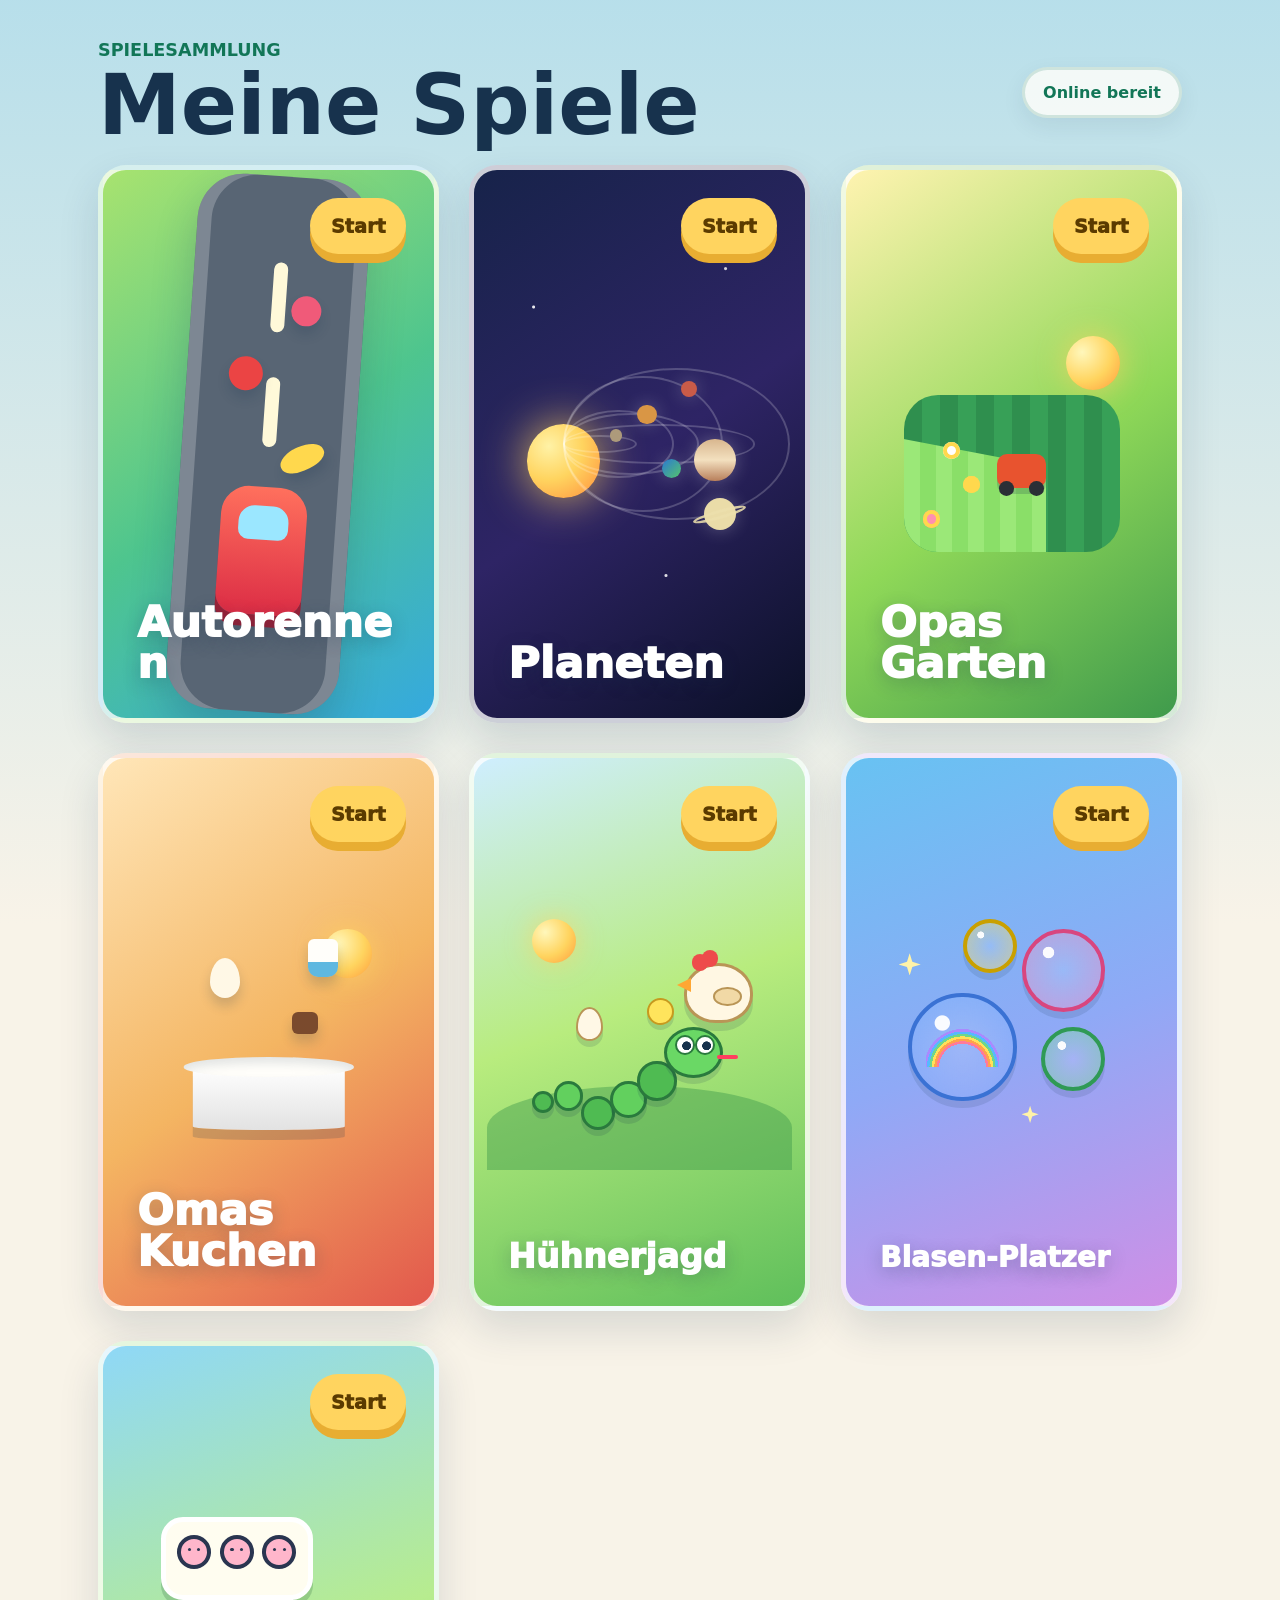
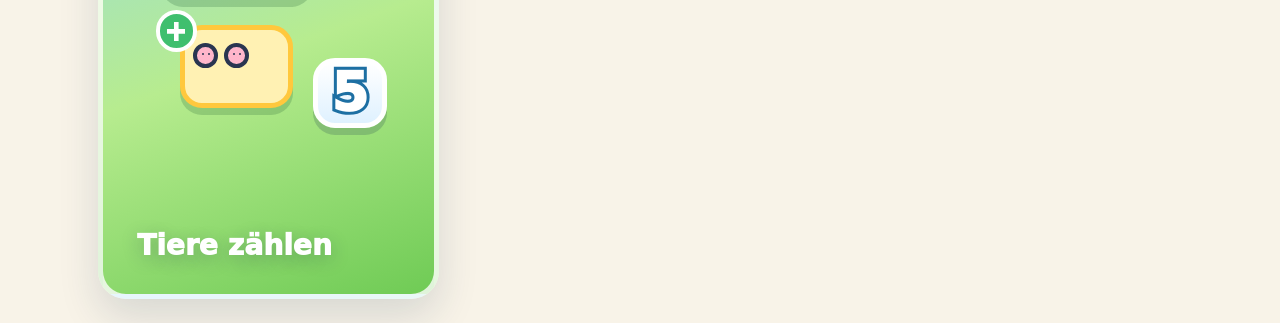
==== commit 4cbe26e0: "Add files via upload" ====
--- a/index.html
+++ b/index.html
@@ -142,6 +142,27 @@
             <span class="tile-title">Blasen-Platzer</span>
           </span>
         </a>
+        <a class="game-tile count-tile" href="./games/tiere-zaehlen/" aria-label="Tiere zählen starten">
+          <span class="tile-art" aria-hidden="true">
+            <span class="mini-count">
+              <span class="mini-count-island">
+                <span class="mini-pig p1"></span>
+                <span class="mini-pig p2"></span>
+                <span class="mini-pig p3"></span>
+              </span>
+              <span class="mini-count-island plus">
+                <span class="mini-pig p4"></span>
+                <span class="mini-pig p5"></span>
+              </span>
+              <span class="mini-count-sign"></span>
+              <span class="mini-count-card">5</span>
+            </span>
+          </span>
+          <span class="tile-badge" aria-hidden="true">Start</span>
+          <span class="tile-label">
+            <span class="tile-title">Tiere zählen</span>
+          </span>
+        </a>
       </section>
     </main>
   </body>
--- a/css/style.css
+++ b/css/style.css
@@ -834,3 +834,117 @@
     font-size: clamp(1.4rem, 8.5cqw, 3rem);
   }
 }
+
+/* Tiere-zählen-Kachel */
+.count-tile {
+  background: linear-gradient(160deg, #8fd8f7 0%, #b7ec8f 55%, #6fcb55 100%);
+}
+
+.mini-count {
+  position: relative;
+  width: min(88%, 380px);
+  aspect-ratio: 1;
+}
+
+.mini-count-island {
+  position: absolute;
+  left: 6%;
+  top: 8%;
+  width: 62%;
+  height: 34%;
+  border: 5px solid #ffffff;
+  border-radius: 22px;
+  background: #fffdf0;
+  box-shadow: 0 7px 0 rgba(23, 80, 40, 0.2);
+}
+
+.mini-count-island.plus {
+  top: 52%;
+  left: 14%;
+  width: 46%;
+  border-color: #ffc83d;
+  background: #fff1b3;
+}
+
+.mini-pig {
+  position: absolute;
+  top: 18%;
+  width: 24%;
+  aspect-ratio: 1;
+  border: 4px solid #2a3550;
+  border-radius: 50%;
+  background: #ffb6cb;
+}
+
+.mini-pig::before,
+.mini-pig::after {
+  content: "";
+  position: absolute;
+  top: 34%;
+  width: 12%;
+  aspect-ratio: 1;
+  border-radius: 50%;
+  background: #2a3550;
+}
+
+.mini-pig::before {
+  left: 26%;
+}
+
+.mini-pig::after {
+  right: 26%;
+}
+
+.mini-pig.p1,
+.mini-pig.p4 {
+  left: 8%;
+}
+
+.mini-pig.p2,
+.mini-pig.p5 {
+  left: 38%;
+}
+
+.mini-pig.p3 {
+  left: 68%;
+}
+
+.mini-count-sign {
+  position: absolute;
+  left: 4%;
+  top: 46%;
+  width: 17%;
+  aspect-ratio: 1;
+  border: 4px solid #ffffff;
+  border-radius: 50%;
+  background:
+    linear-gradient(#fff, #fff) center / 56% 14% no-repeat,
+    linear-gradient(#fff, #fff) center / 14% 56% no-repeat,
+    #3fbf6e;
+}
+
+.mini-count-card {
+  position: absolute;
+  right: 2%;
+  bottom: 6%;
+  width: 30%;
+  aspect-ratio: 1.05;
+  display: grid;
+  place-items: center;
+  border: 5px solid #ffffff;
+  border-radius: 22px;
+  background: linear-gradient(180deg, #ffffff, #dff1ff);
+  box-shadow: 0 7px 0 rgba(23, 50, 77, 0.2);
+  color: #ffffff;
+  font-size: clamp(2.4rem, 16cqw, 5rem);
+  font-weight: 1000;
+  line-height: 1;
+  -webkit-text-stroke: 6px #1d6fa3;
+  paint-order: stroke fill;
+}
+
+@supports (width: 1cqw) {
+  .count-tile .tile-title {
+    font-size: clamp(1.4rem, 8.5cqw, 3rem);
+  }
+}
